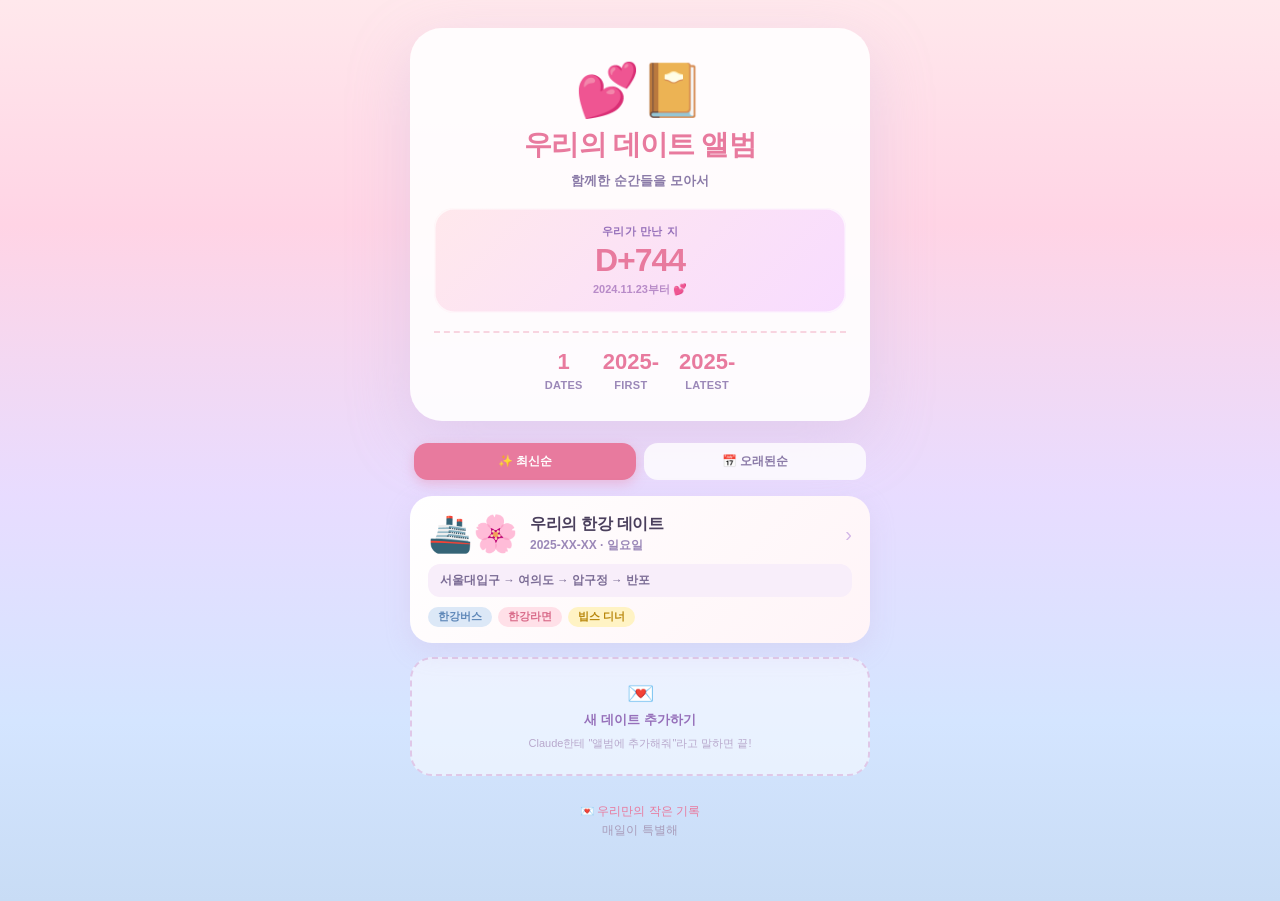
==== index.html @ c02c1421 "Initial commit: date album with hangang timeline - index.html: album home with D+day counter (since " ====
<!DOCTYPE html>
<html lang="ko">
<head>
<meta charset="UTF-8">
<meta name="viewport" content="width=device-width, initial-scale=1.0">
<title>우리의 데이트 앨범 💕</title>
<style>
  * { margin: 0; padding: 0; box-sizing: border-box; }
  html, body { -webkit-font-smoothing: antialiased; }
  body {
    font-family: 'Apple SD Gothic Neo', 'Malgun Gothic', -apple-system, sans-serif;
    background: linear-gradient(180deg, #FFE8EC 0%, #FFD4E5 25%, #E8DCFF 55%, #D4E5FF 80%, #C8DCF5 100%);
    padding: 28px 16px 60px;
    color: #4A3F5C;
    min-height: 100vh;
  }
  .container {
    max-width: 460px;
    margin: 0 auto;
  }

  /* ==== COVER ==== */
  .cover {
    background: rgba(255, 255, 255, 0.9);
    border-radius: 32px;
    padding: 36px 24px 28px;
    box-shadow: 0 20px 60px rgba(200, 180, 220, 0.35);
    text-align: center;
    margin-bottom: 22px;
  }
  .cover .emoji { font-size: 52px; margin-bottom: 10px; line-height: 1; }
  .cover h1 {
    font-size: 28px;
    color: #E87A9E;
    font-weight: 800;
    letter-spacing: -0.8px;
    margin-bottom: 8px;
  }
  .cover .subtitle {
    font-size: 13px;
    color: #8B7BA8;
    font-weight: 600;
    margin-bottom: 18px;
  }
  .anniversary {
    background: linear-gradient(135deg, #FFE8EC 0%, #F8DCFF 100%);
    border-radius: 20px;
    padding: 16px 14px;
    margin-bottom: 18px;
    display: flex;
    flex-direction: column;
    align-items: center;
    gap: 2px;
    box-shadow: inset 0 0 0 1.5px rgba(255, 255, 255, 0.7);
  }
  .anniversary .anni-label {
    font-size: 11px;
    color: #9670BA;
    font-weight: 700;
    letter-spacing: 0.5px;
  }
  .anniversary .anni-days {
    font-size: 32px;
    font-weight: 900;
    color: #E87A9E;
    letter-spacing: -1px;
    line-height: 1.1;
    margin: 2px 0;
  }
  .anniversary .anni-since {
    font-size: 11px;
    color: #B88BC8;
    font-weight: 600;
  }
  .cover .stats {
    display: flex;
    justify-content: center;
    gap: 20px;
    padding-top: 16px;
    border-top: 2px dashed #F8D4E0;
  }
  .cover .stat { text-align: center; }
  .cover .stat .num {
    font-size: 22px;
    font-weight: 800;
    color: #E87A9E;
    display: block;
  }
  .cover .stat .label {
    font-size: 11px;
    color: #9B88B8;
    font-weight: 700;
    margin-top: 2px;
    letter-spacing: 0.3px;
  }

  /* ==== FILTER / SORT ==== */
  .toolbar {
    display: flex;
    gap: 8px;
    margin-bottom: 16px;
    padding: 0 4px;
  }
  .chip {
    flex: 1;
    padding: 10px;
    background: rgba(255, 255, 255, 0.8);
    border: none;
    border-radius: 14px;
    font-size: 12px;
    font-weight: 700;
    color: #8B7BA8;
    cursor: pointer;
    font-family: inherit;
    transition: all 0.2s;
  }
  .chip.active {
    background: #E87A9E;
    color: #FFF;
    box-shadow: 0 4px 12px rgba(232, 122, 158, 0.35);
  }

  /* ==== DATE CARD ==== */
  .card-list {
    display: flex;
    flex-direction: column;
    gap: 14px;
  }
  .date-card {
    background: rgba(255, 255, 255, 0.92);
    border-radius: 22px;
    padding: 18px 18px 16px;
    box-shadow: 0 8px 24px rgba(200, 180, 220, 0.25);
    text-decoration: none;
    color: inherit;
    display: block;
    position: relative;
    overflow: hidden;
    transition: transform 0.15s, box-shadow 0.15s;
  }
  .date-card:hover {
    transform: translateY(-2px);
    box-shadow: 0 14px 32px rgba(200, 180, 220, 0.4);
  }
  .date-card .top-row {
    display: flex;
    align-items: center;
    gap: 12px;
    margin-bottom: 10px;
  }
  .date-card .big-emoji {
    font-size: 36px;
    line-height: 1;
    flex-shrink: 0;
  }
  .date-card .title-block { flex: 1; min-width: 0; }
  .date-card .title {
    font-size: 16px;
    font-weight: 800;
    color: #4A3F5C;
    letter-spacing: -0.3px;
    margin-bottom: 2px;
    white-space: nowrap;
    overflow: hidden;
    text-overflow: ellipsis;
  }
  .date-card .date-text {
    font-size: 12px;
    color: #9B88B8;
    font-weight: 700;
  }
  .date-card .arrow {
    font-size: 20px;
    color: #D4B8E8;
    flex-shrink: 0;
  }
  .date-card .route {
    font-size: 11.5px;
    color: #7A6B94;
    line-height: 1.5;
    background: #F8EEFA;
    padding: 8px 12px;
    border-radius: 12px;
    margin-bottom: 10px;
    font-weight: 600;
  }
  .date-card .tags {
    display: flex;
    flex-wrap: wrap;
    gap: 6px;
  }
  .date-card .tag {
    padding: 3px 10px;
    background: #FFE0E8;
    border-radius: 10px;
    font-size: 10.5px;
    color: #D96B8A;
    font-weight: 700;
  }
  .date-card .tag.blue { background: #DCE8F7; color: #5E87B8; }
  .date-card .tag.purple { background: #ECDCF7; color: #9670BA; }
  .date-card .tag.yellow { background: #FFF3C4; color: #B8860B; }
  .date-card .tag.green { background: #E0F0E6; color: #5A9670; }

  /* theme accents */
  .date-card.theme-pink { background: linear-gradient(135deg, #FFFFFF 0%, #FFF4F7 100%); }
  .date-card.theme-blue { background: linear-gradient(135deg, #FFFFFF 0%, #F0F6FC 100%); }
  .date-card.theme-purple { background: linear-gradient(135deg, #FFFFFF 0%, #F8F3FC 100%); }
  .date-card.theme-yellow { background: linear-gradient(135deg, #FFFFFF 0%, #FFFAEB 100%); }
  .date-card.theme-green { background: linear-gradient(135deg, #FFFFFF 0%, #F0F8F3 100%); }

  /* ==== ADD NEW ==== */
  .add-card {
    margin-top: 14px;
    padding: 22px;
    border: 2.5px dashed #E0C8E8;
    border-radius: 22px;
    background: rgba(255, 255, 255, 0.5);
    text-align: center;
    color: #9670BA;
    font-size: 13px;
    font-weight: 700;
    cursor: pointer;
    transition: all 0.2s;
  }
  .add-card:hover {
    background: rgba(255, 255, 255, 0.8);
    border-color: #B88BC8;
  }
  .add-card .plus {
    font-size: 22px;
    display: block;
    margin-bottom: 4px;
  }
  .add-card .hint {
    font-size: 11px;
    color: #B8A8CC;
    margin-top: 6px;
    font-weight: 500;
    line-height: 1.5;
  }

  /* ==== EMPTY ==== */
  .empty {
    text-align: center;
    padding: 50px 20px;
    color: #B8A8CC;
    font-size: 13px;
    font-weight: 600;
  }

  /* ==== FOOTER ==== */
  .footer {
    margin-top: 26px;
    text-align: center;
    font-size: 11.5px;
    color: #A89BB9;
    font-weight: 500;
    line-height: 1.7;
  }
  .footer .heart { color: #E87A9E; }
</style>
</head>
<body>
  <div class="container">

    <!-- COVER -->
    <div class="cover">
      <div class="emoji">💕📔</div>
      <h1>우리의 데이트 앨범</h1>
      <div class="subtitle">함께한 순간들을 모아서</div>

      <div class="anniversary">
        <span class="anni-label">우리가 만난 지</span>
        <span class="anni-days" id="anni-days">D+0</span>
        <span class="anni-since">2024.11.23부터 💕</span>
      </div>

      <div class="stats">
        <div class="stat">
          <span class="num" id="stat-count">0</span>
          <span class="label">DATES</span>
        </div>
        <div class="stat">
          <span class="num" id="stat-first">—</span>
          <span class="label">FIRST</span>
        </div>
        <div class="stat">
          <span class="num" id="stat-latest">—</span>
          <span class="label">LATEST</span>
        </div>
      </div>
    </div>

    <!-- TOOLBAR -->
    <div class="toolbar">
      <button class="chip active" data-sort="newest">✨ 최신순</button>
      <button class="chip" data-sort="oldest">📅 오래된순</button>
    </div>

    <!-- LIST -->
    <div class="card-list" id="card-list"></div>

    <!-- ADD NEW -->
    <div class="add-card" onclick="alert('새 데이트 타임라인은 Claude한테 부탁하세요 💕\n\n예시:\n\'오늘 홍대 데이트 다녀왔어, 앨범에 추가해줘\'\n\'내일 제주도 가는 일정 짜서 앨범에 넣어줘\'\n\nClaude가 dates/ 폴더에 파일 만들고\nindex.html DATES 배열에 자동으로 추가해줄 거예요.');">
      <span class="plus">💌</span>
      새 데이트 추가하기
      <div class="hint">Claude한테 "앨범에 추가해줘"라고 말하면 끝!</div>
    </div>

    <!-- FOOTER -->
    <div class="footer">
      💌 <span class="heart">우리만의 작은 기록</span><br>
      매일이 특별해
    </div>

  </div>

<script>
  // ==========================================
  // 📌 여기에 데이트를 하나씩 추가하세요!
  // 새 데이트를 만들 때마다 이 배열의 맨 위에 한 줄 추가하면 됩니다.
  // ==========================================
  const DATES = [
    {
      file: "dates/2025-XX-XX_hangang.html",
      date: "2025-XX-XX",        // YYYY-MM-DD 형식
      weekday: "일요일",
      emoji: "🚢🌸",
      title: "우리의 한강 데이트",
      route: "서울대입구 → 여의도 → 압구정 → 반포",
      tags: [
        { text: "한강버스", color: "blue" },
        { text: "한강라면", color: "pink" },
        { text: "빕스 디너", color: "yellow" }
      ],
      theme: "pink"   // pink | blue | purple | yellow | green
    },
    // 👇 새 데이트를 여기 추가 (맨 위에 추가하면 최신순 정렬됨)
    // {
    //   file: "dates/2026-05-15_jeju.html",
    //   date: "2026-05-15",
    //   weekday: "금요일",
    //   emoji: "🏝️🌊",
    //   title: "제주도 1박 2일",
    //   route: "공항 → 협재 → 서귀포",
    //   tags: [{ text: "바다", color: "blue" }],
    //   theme: "blue"
    // },
  ];

  // ==========================================
  // 아래는 건드리지 않아도 됩니다 (렌더링 로직)
  // ==========================================
  const list = document.getElementById('card-list');
  const sortBtns = document.querySelectorAll('.chip');
  let currentSort = 'newest';

  function formatDate(isoDate) {
    if (!isoDate || isoDate.includes('XX')) return isoDate || '';
    const [y, m, d] = isoDate.split('-');
    return `${y.slice(2)}.${m}.${d}`;
  }

  // D+day counter since 2024-11-23
  function updateAnniversary() {
    const start = new Date(2024, 10, 23); // month is 0-indexed → 10 = Nov
    const today = new Date();
    start.setHours(0, 0, 0, 0);
    today.setHours(0, 0, 0, 0);
    const diff = Math.floor((today - start) / (1000 * 60 * 60 * 24)) + 1;
    document.getElementById('anni-days').textContent = 'D+' + diff;
  }
  updateAnniversary();

  function render() {
    const sorted = [...DATES].sort((a, b) => {
      return currentSort === 'newest'
        ? b.date.localeCompare(a.date)
        : a.date.localeCompare(b.date);
    });

    // stats
    document.getElementById('stat-count').textContent = DATES.length;
    if (DATES.length > 0) {
      const dates = DATES.map(d => d.date).sort();
      document.getElementById('stat-first').textContent = formatDate(dates[0]).slice(0, 5);
      document.getElementById('stat-latest').textContent = formatDate(dates[dates.length - 1]).slice(0, 5);
    }

    if (sorted.length === 0) {
      list.innerHTML = '<div class="empty">아직 데이트가 없어요<br>첫 번째 데이트를 추가해볼까요? 💕</div>';
      return;
    }

    list.innerHTML = sorted.map(d => `
      <a class="date-card theme-${d.theme || 'pink'}" href="${d.file}">
        <div class="top-row">
          <div class="big-emoji">${d.emoji || '💕'}</div>
          <div class="title-block">
            <div class="title">${d.title}</div>
            <div class="date-text">${formatDate(d.date)}${d.weekday ? ' · ' + d.weekday : ''}</div>
          </div>
          <div class="arrow">›</div>
        </div>
        ${d.route ? `<div class="route">${d.route}</div>` : ''}
        ${d.tags && d.tags.length ? `<div class="tags">${d.tags.map(t => `<span class="tag ${t.color || ''}">${t.text}</span>`).join('')}</div>` : ''}
      </a>
    `).join('');
  }

  sortBtns.forEach(btn => {
    btn.addEventListener('click', () => {
      sortBtns.forEach(b => b.classList.remove('active'));
      btn.classList.add('active');
      currentSort = btn.dataset.sort;
      render();
    });
  });

  render();
</script>
</body>
</html>
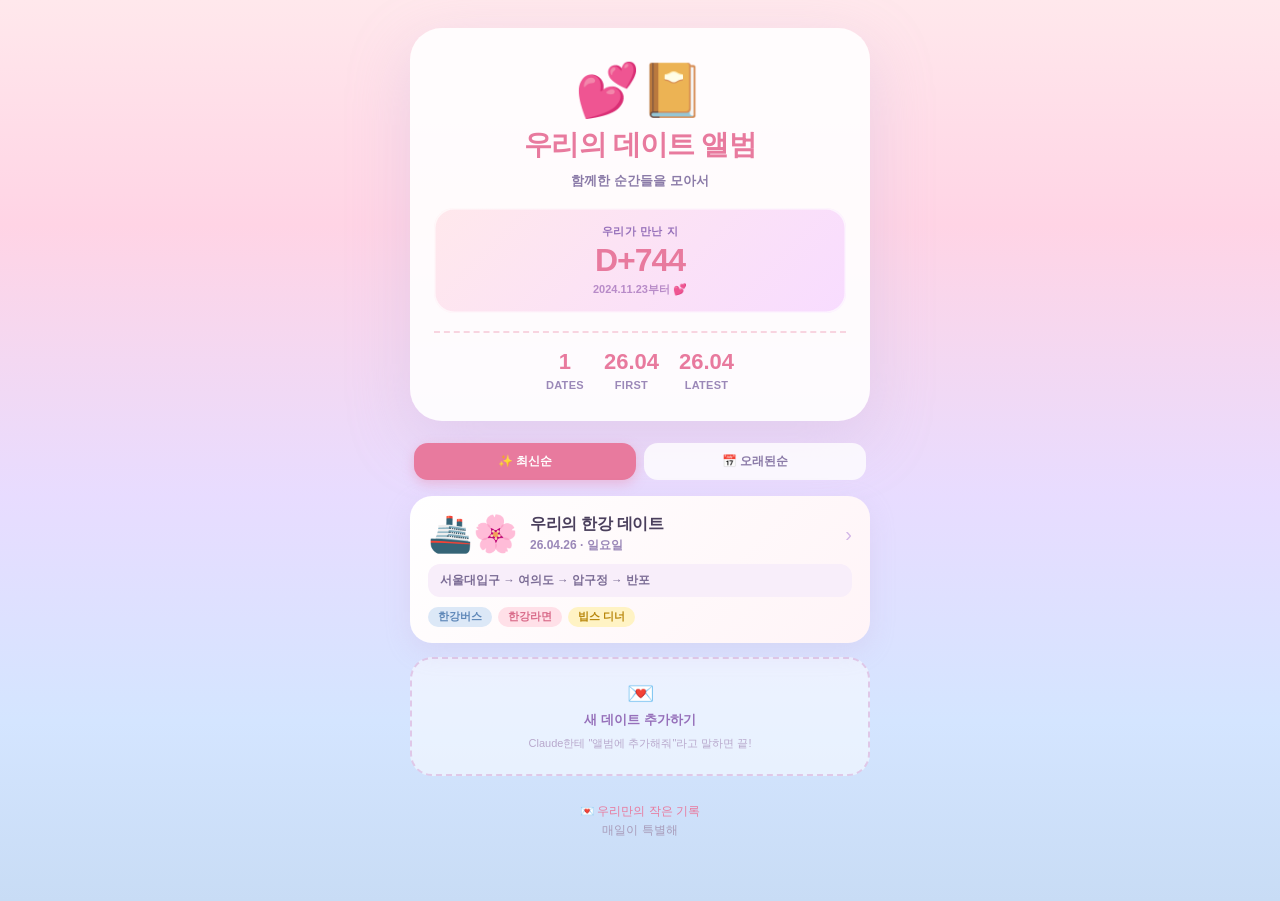
==== commit b9e9aada: "한강 데이트: 2026-04-26 (일)로 날짜 확정" ====
--- a/index.html
+++ b/index.html
@@ -323,8 +323,8 @@
   // ==========================================
   const DATES = [
     {
-      file: "dates/2025-XX-XX_hangang.html",
-      date: "2025-XX-XX",        // YYYY-MM-DD 형식
+      file: "dates/2026-04-26_hangang.html",
+      date: "2026-04-26",        // YYYY-MM-DD 형식
       weekday: "일요일",
       emoji: "🚢🌸",
       title: "우리의 한강 데이트",
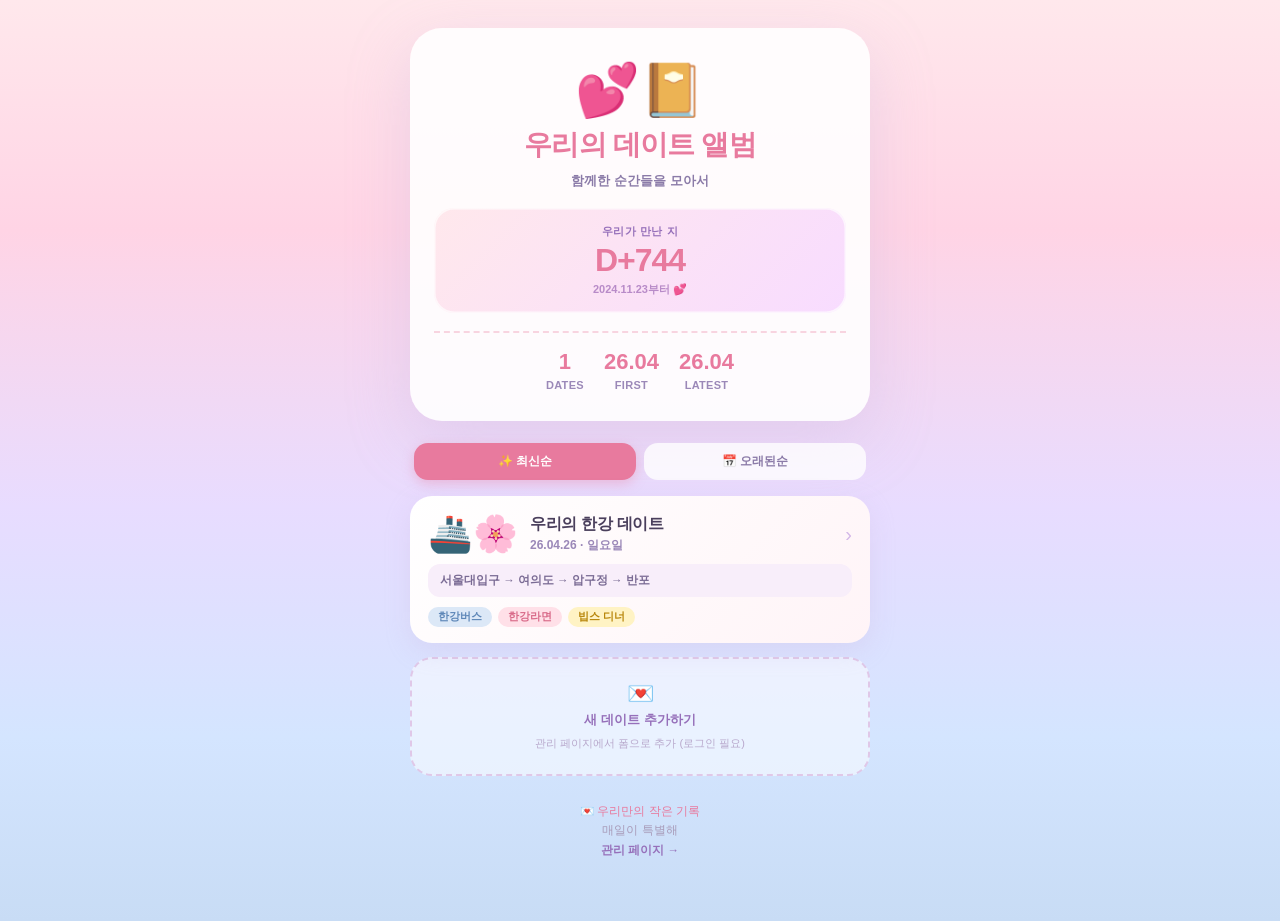
==== commit 7188e457: "JSON 기반 구조로 전환 + Decap CMS + 사진/후기 지원 - data/dates.json: 모든 데이트 데이터 (기존 한강 데이트 마이그레이션) - index.html:" ====
--- a/index.html
+++ b/index.html
@@ -14,12 +14,8 @@
     color: #4A3F5C;
     min-height: 100vh;
   }
-  .container {
-    max-width: 460px;
-    margin: 0 auto;
-  }
-
-  /* ==== COVER ==== */
+  .container { max-width: 460px; margin: 0 auto; }
+
   .cover {
     background: rgba(255, 255, 255, 0.9);
     border-radius: 32px;
@@ -42,6 +38,7 @@
     font-weight: 600;
     margin-bottom: 18px;
   }
+
   .anniversary {
     background: linear-gradient(135deg, #FFE8EC 0%, #F8DCFF 100%);
     border-radius: 20px;
@@ -53,25 +50,10 @@
     gap: 2px;
     box-shadow: inset 0 0 0 1.5px rgba(255, 255, 255, 0.7);
   }
-  .anniversary .anni-label {
-    font-size: 11px;
-    color: #9670BA;
-    font-weight: 700;
-    letter-spacing: 0.5px;
-  }
-  .anniversary .anni-days {
-    font-size: 32px;
-    font-weight: 900;
-    color: #E87A9E;
-    letter-spacing: -1px;
-    line-height: 1.1;
-    margin: 2px 0;
-  }
-  .anniversary .anni-since {
-    font-size: 11px;
-    color: #B88BC8;
-    font-weight: 600;
-  }
+  .anniversary .anni-label { font-size: 11px; color: #9670BA; font-weight: 700; letter-spacing: 0.5px; }
+  .anniversary .anni-days { font-size: 32px; font-weight: 900; color: #E87A9E; letter-spacing: -1px; line-height: 1.1; margin: 2px 0; }
+  .anniversary .anni-since { font-size: 11px; color: #B88BC8; font-weight: 600; }
+
   .cover .stats {
     display: flex;
     justify-content: center;
@@ -80,191 +62,100 @@
     border-top: 2px dashed #F8D4E0;
   }
   .cover .stat { text-align: center; }
-  .cover .stat .num {
-    font-size: 22px;
-    font-weight: 800;
-    color: #E87A9E;
-    display: block;
-  }
-  .cover .stat .label {
-    font-size: 11px;
-    color: #9B88B8;
-    font-weight: 700;
-    margin-top: 2px;
-    letter-spacing: 0.3px;
-  }
-
-  /* ==== FILTER / SORT ==== */
-  .toolbar {
-    display: flex;
-    gap: 8px;
-    margin-bottom: 16px;
-    padding: 0 4px;
-  }
+  .cover .stat .num { font-size: 22px; font-weight: 800; color: #E87A9E; display: block; }
+  .cover .stat .label { font-size: 11px; color: #9B88B8; font-weight: 700; margin-top: 2px; letter-spacing: 0.3px; }
+
+  .toolbar { display: flex; gap: 8px; margin-bottom: 16px; padding: 0 4px; }
   .chip {
-    flex: 1;
-    padding: 10px;
+    flex: 1; padding: 10px;
     background: rgba(255, 255, 255, 0.8);
-    border: none;
-    border-radius: 14px;
-    font-size: 12px;
-    font-weight: 700;
-    color: #8B7BA8;
-    cursor: pointer;
-    font-family: inherit;
-    transition: all 0.2s;
-  }
-  .chip.active {
-    background: #E87A9E;
-    color: #FFF;
-    box-shadow: 0 4px 12px rgba(232, 122, 158, 0.35);
-  }
-
-  /* ==== DATE CARD ==== */
-  .card-list {
-    display: flex;
-    flex-direction: column;
-    gap: 14px;
-  }
+    border: none; border-radius: 14px;
+    font-size: 12px; font-weight: 700;
+    color: #8B7BA8; cursor: pointer;
+    font-family: inherit; transition: all 0.2s;
+  }
+  .chip.active { background: #E87A9E; color: #FFF; box-shadow: 0 4px 12px rgba(232, 122, 158, 0.35); }
+
+  .card-list { display: flex; flex-direction: column; gap: 14px; }
+
   .date-card {
     background: rgba(255, 255, 255, 0.92);
     border-radius: 22px;
     padding: 18px 18px 16px;
     box-shadow: 0 8px 24px rgba(200, 180, 220, 0.25);
-    text-decoration: none;
-    color: inherit;
-    display: block;
-    position: relative;
-    overflow: hidden;
+    text-decoration: none; color: inherit;
+    display: block; position: relative; overflow: hidden;
     transition: transform 0.15s, box-shadow 0.15s;
   }
-  .date-card:hover {
-    transform: translateY(-2px);
-    box-shadow: 0 14px 32px rgba(200, 180, 220, 0.4);
-  }
-  .date-card .top-row {
-    display: flex;
-    align-items: center;
-    gap: 12px;
-    margin-bottom: 10px;
-  }
-  .date-card .big-emoji {
-    font-size: 36px;
-    line-height: 1;
-    flex-shrink: 0;
-  }
+  .date-card:hover { transform: translateY(-2px); box-shadow: 0 14px 32px rgba(200, 180, 220, 0.4); }
+  .date-card .top-row { display: flex; align-items: center; gap: 12px; margin-bottom: 10px; }
+  .date-card .big-emoji { font-size: 36px; line-height: 1; flex-shrink: 0; }
   .date-card .title-block { flex: 1; min-width: 0; }
   .date-card .title {
-    font-size: 16px;
-    font-weight: 800;
-    color: #4A3F5C;
-    letter-spacing: -0.3px;
-    margin-bottom: 2px;
-    white-space: nowrap;
-    overflow: hidden;
-    text-overflow: ellipsis;
-  }
-  .date-card .date-text {
-    font-size: 12px;
-    color: #9B88B8;
-    font-weight: 700;
-  }
-  .date-card .arrow {
-    font-size: 20px;
-    color: #D4B8E8;
-    flex-shrink: 0;
-  }
+    font-size: 16px; font-weight: 800; color: #4A3F5C;
+    letter-spacing: -0.3px; margin-bottom: 2px;
+    white-space: nowrap; overflow: hidden; text-overflow: ellipsis;
+  }
+  .date-card .date-text { font-size: 12px; color: #9B88B8; font-weight: 700; }
+  .date-card .arrow { font-size: 20px; color: #D4B8E8; flex-shrink: 0; }
   .date-card .route {
-    font-size: 11.5px;
-    color: #7A6B94;
-    line-height: 1.5;
-    background: #F8EEFA;
-    padding: 8px 12px;
-    border-radius: 12px;
-    margin-bottom: 10px;
-    font-weight: 600;
-  }
-  .date-card .tags {
-    display: flex;
-    flex-wrap: wrap;
-    gap: 6px;
-  }
+    font-size: 11.5px; color: #7A6B94; line-height: 1.5;
+    background: #F8EEFA; padding: 8px 12px; border-radius: 12px;
+    margin-bottom: 10px; font-weight: 600;
+  }
+  .date-card .tags { display: flex; flex-wrap: wrap; gap: 6px; }
   .date-card .tag {
-    padding: 3px 10px;
-    background: #FFE0E8;
-    border-radius: 10px;
-    font-size: 10.5px;
-    color: #D96B8A;
-    font-weight: 700;
+    padding: 3px 10px; background: #FFE0E8; border-radius: 10px;
+    font-size: 10.5px; color: #D96B8A; font-weight: 700;
   }
   .date-card .tag.blue { background: #DCE8F7; color: #5E87B8; }
   .date-card .tag.purple { background: #ECDCF7; color: #9670BA; }
   .date-card .tag.yellow { background: #FFF3C4; color: #B8860B; }
   .date-card .tag.green { background: #E0F0E6; color: #5A9670; }
 
-  /* theme accents */
   .date-card.theme-pink { background: linear-gradient(135deg, #FFFFFF 0%, #FFF4F7 100%); }
   .date-card.theme-blue { background: linear-gradient(135deg, #FFFFFF 0%, #F0F6FC 100%); }
   .date-card.theme-purple { background: linear-gradient(135deg, #FFFFFF 0%, #F8F3FC 100%); }
   .date-card.theme-yellow { background: linear-gradient(135deg, #FFFFFF 0%, #FFFAEB 100%); }
   .date-card.theme-green { background: linear-gradient(135deg, #FFFFFF 0%, #F0F8F3 100%); }
 
-  /* ==== ADD NEW ==== */
+  .date-card .has-review {
+    display: inline-block; margin-left: 6px;
+    font-size: 10px; color: #E87A9E;
+  }
+  .date-card .photo-count {
+    display: inline-block;
+    font-size: 10px; color: #8B7BA8;
+    margin-left: 6px;
+  }
+
   .add-card {
-    margin-top: 14px;
-    padding: 22px;
-    border: 2.5px dashed #E0C8E8;
-    border-radius: 22px;
+    margin-top: 14px; padding: 22px;
+    border: 2.5px dashed #E0C8E8; border-radius: 22px;
     background: rgba(255, 255, 255, 0.5);
-    text-align: center;
-    color: #9670BA;
-    font-size: 13px;
-    font-weight: 700;
-    cursor: pointer;
+    text-align: center; color: #9670BA;
+    font-size: 13px; font-weight: 700;
+    text-decoration: none; display: block;
     transition: all 0.2s;
   }
-  .add-card:hover {
-    background: rgba(255, 255, 255, 0.8);
-    border-color: #B88BC8;
-  }
-  .add-card .plus {
-    font-size: 22px;
-    display: block;
-    margin-bottom: 4px;
-  }
-  .add-card .hint {
-    font-size: 11px;
-    color: #B8A8CC;
-    margin-top: 6px;
-    font-weight: 500;
-    line-height: 1.5;
-  }
-
-  /* ==== EMPTY ==== */
-  .empty {
-    text-align: center;
-    padding: 50px 20px;
-    color: #B8A8CC;
-    font-size: 13px;
-    font-weight: 600;
-  }
-
-  /* ==== FOOTER ==== */
+  .add-card:hover { background: rgba(255, 255, 255, 0.8); border-color: #B88BC8; }
+  .add-card .plus { font-size: 22px; display: block; margin-bottom: 4px; }
+  .add-card .hint { font-size: 11px; color: #B8A8CC; margin-top: 6px; font-weight: 500; line-height: 1.5; }
+
+  .empty { text-align: center; padding: 50px 20px; color: #B8A8CC; font-size: 13px; font-weight: 600; }
+
   .footer {
-    margin-top: 26px;
-    text-align: center;
-    font-size: 11.5px;
-    color: #A89BB9;
-    font-weight: 500;
-    line-height: 1.7;
+    margin-top: 26px; text-align: center;
+    font-size: 11.5px; color: #A89BB9;
+    font-weight: 500; line-height: 1.7;
   }
   .footer .heart { color: #E87A9E; }
+  .footer a { color: #9670BA; text-decoration: none; font-weight: 700; }
 </style>
 </head>
 <body>
   <div class="container">
 
-    <!-- COVER -->
     <div class="cover">
       <div class="emoji">💕📔</div>
       <h1>우리의 데이트 앨범</h1>
@@ -277,110 +168,60 @@
       </div>
 
       <div class="stats">
-        <div class="stat">
-          <span class="num" id="stat-count">0</span>
-          <span class="label">DATES</span>
-        </div>
-        <div class="stat">
-          <span class="num" id="stat-first">—</span>
-          <span class="label">FIRST</span>
-        </div>
-        <div class="stat">
-          <span class="num" id="stat-latest">—</span>
-          <span class="label">LATEST</span>
-        </div>
+        <div class="stat"><span class="num" id="stat-count">0</span><span class="label">DATES</span></div>
+        <div class="stat"><span class="num" id="stat-first">—</span><span class="label">FIRST</span></div>
+        <div class="stat"><span class="num" id="stat-latest">—</span><span class="label">LATEST</span></div>
       </div>
     </div>
 
-    <!-- TOOLBAR -->
     <div class="toolbar">
       <button class="chip active" data-sort="newest">✨ 최신순</button>
       <button class="chip" data-sort="oldest">📅 오래된순</button>
     </div>
 
-    <!-- LIST -->
-    <div class="card-list" id="card-list"></div>
-
-    <!-- ADD NEW -->
-    <div class="add-card" onclick="alert('새 데이트 타임라인은 Claude한테 부탁하세요 💕\n\n예시:\n\'오늘 홍대 데이트 다녀왔어, 앨범에 추가해줘\'\n\'내일 제주도 가는 일정 짜서 앨범에 넣어줘\'\n\nClaude가 dates/ 폴더에 파일 만들고\nindex.html DATES 배열에 자동으로 추가해줄 거예요.');">
+    <div class="card-list" id="card-list">
+      <div class="empty">불러오는 중…</div>
+    </div>
+
+    <a class="add-card" href="/admin/">
       <span class="plus">💌</span>
       새 데이트 추가하기
-      <div class="hint">Claude한테 "앨범에 추가해줘"라고 말하면 끝!</div>
-    </div>
-
-    <!-- FOOTER -->
+      <div class="hint">관리 페이지에서 폼으로 추가 (로그인 필요)</div>
+    </a>
+
     <div class="footer">
       💌 <span class="heart">우리만의 작은 기록</span><br>
-      매일이 특별해
+      매일이 특별해<br>
+      <a href="/admin/">관리 페이지 →</a>
     </div>
 
   </div>
 
 <script>
-  // ==========================================
-  // 📌 여기에 데이트를 하나씩 추가하세요!
-  // 새 데이트를 만들 때마다 이 배열의 맨 위에 한 줄 추가하면 됩니다.
-  // ==========================================
-  const DATES = [
-    {
-      file: "dates/2026-04-26_hangang.html",
-      date: "2026-04-26",        // YYYY-MM-DD 형식
-      weekday: "일요일",
-      emoji: "🚢🌸",
-      title: "우리의 한강 데이트",
-      route: "서울대입구 → 여의도 → 압구정 → 반포",
-      tags: [
-        { text: "한강버스", color: "blue" },
-        { text: "한강라면", color: "pink" },
-        { text: "빕스 디너", color: "yellow" }
-      ],
-      theme: "pink"   // pink | blue | purple | yellow | green
-    },
-    // 👇 새 데이트를 여기 추가 (맨 위에 추가하면 최신순 정렬됨)
-    // {
-    //   file: "dates/2026-05-15_jeju.html",
-    //   date: "2026-05-15",
-    //   weekday: "금요일",
-    //   emoji: "🏝️🌊",
-    //   title: "제주도 1박 2일",
-    //   route: "공항 → 협재 → 서귀포",
-    //   tags: [{ text: "바다", color: "blue" }],
-    //   theme: "blue"
-    // },
-  ];
-
-  // ==========================================
-  // 아래는 건드리지 않아도 됩니다 (렌더링 로직)
-  // ==========================================
-  const list = document.getElementById('card-list');
-  const sortBtns = document.querySelectorAll('.chip');
-  let currentSort = 'newest';
-
-  function formatDate(isoDate) {
-    if (!isoDate || isoDate.includes('XX')) return isoDate || '';
-    const [y, m, d] = isoDate.split('-');
-    return `${y.slice(2)}.${m}.${d}`;
-  }
-
-  // D+day counter since 2024-11-23
   function updateAnniversary() {
-    const start = new Date(2024, 10, 23); // month is 0-indexed → 10 = Nov
+    const start = new Date(2024, 10, 23);
     const today = new Date();
     start.setHours(0, 0, 0, 0);
     today.setHours(0, 0, 0, 0);
     const diff = Math.floor((today - start) / (1000 * 60 * 60 * 24)) + 1;
     document.getElementById('anni-days').textContent = 'D+' + diff;
   }
-  updateAnniversary();
+
+  function formatDate(isoDate) {
+    if (!isoDate) return '';
+    const [y, m, d] = isoDate.split('-');
+    return `${y.slice(2)}.${m}.${d}`;
+  }
+
+  let DATES = [];
+  let currentSort = 'newest';
+  const list = document.getElementById('card-list');
 
   function render() {
-    const sorted = [...DATES].sort((a, b) => {
-      return currentSort === 'newest'
-        ? b.date.localeCompare(a.date)
-        : a.date.localeCompare(b.date);
-    });
-
-    // stats
+    const sorted = [...DATES].sort((a, b) =>
+      currentSort === 'newest' ? b.date.localeCompare(a.date) : a.date.localeCompare(b.date)
+    );
+
     document.getElementById('stat-count').textContent = DATES.length;
     if (DATES.length > 0) {
       const dates = DATES.map(d => d.date).sort();
@@ -393,32 +234,45 @@
       return;
     }
 
-    list.innerHTML = sorted.map(d => `
-      <a class="date-card theme-${d.theme || 'pink'}" href="${d.file}">
-        <div class="top-row">
-          <div class="big-emoji">${d.emoji || '💕'}</div>
-          <div class="title-block">
-            <div class="title">${d.title}</div>
-            <div class="date-text">${formatDate(d.date)}${d.weekday ? ' · ' + d.weekday : ''}</div>
+    list.innerHTML = sorted.map(d => {
+      const reviewIcon = d.review && d.review.trim() ? '<span class="has-review">📝</span>' : '';
+      const photoIcon = d.photos && d.photos.length > 0 ? `<span class="photo-count">📷 ${d.photos.length}</span>` : '';
+      const tags = (d.tags || []).map(t => `<span class="tag ${t.color || ''}">${t.text}</span>`).join('');
+      return `
+        <a class="date-card theme-${d.theme || 'pink'}" href="/date.html?id=${encodeURIComponent(d.id)}">
+          <div class="top-row">
+            <div class="big-emoji">${d.emoji || '💕'}</div>
+            <div class="title-block">
+              <div class="title">${d.title}${reviewIcon}${photoIcon}</div>
+              <div class="date-text">${formatDate(d.date)}${d.weekday ? ' · ' + d.weekday : ''}</div>
+            </div>
+            <div class="arrow">›</div>
           </div>
-          <div class="arrow">›</div>
-        </div>
-        ${d.route ? `<div class="route">${d.route}</div>` : ''}
-        ${d.tags && d.tags.length ? `<div class="tags">${d.tags.map(t => `<span class="tag ${t.color || ''}">${t.text}</span>`).join('')}</div>` : ''}
-      </a>
-    `).join('');
-  }
-
-  sortBtns.forEach(btn => {
+          ${d.route ? `<div class="route">${d.route}</div>` : ''}
+          ${tags ? `<div class="tags">${tags}</div>` : ''}
+        </a>
+      `;
+    }).join('');
+  }
+
+  document.querySelectorAll('.chip').forEach(btn => {
     btn.addEventListener('click', () => {
-      sortBtns.forEach(b => b.classList.remove('active'));
+      document.querySelectorAll('.chip').forEach(b => b.classList.remove('active'));
       btn.classList.add('active');
       currentSort = btn.dataset.sort;
       render();
     });
   });
 
-  render();
+  updateAnniversary();
+
+  fetch('/data/dates.json', { cache: 'no-store' })
+    .then(r => r.json())
+    .then(data => { DATES = Array.isArray(data) ? data : []; render(); })
+    .catch(err => {
+      console.error(err);
+      list.innerHTML = '<div class="empty">데이터 불러오기 실패 😢</div>';
+    });
 </script>
 </body>
 </html>
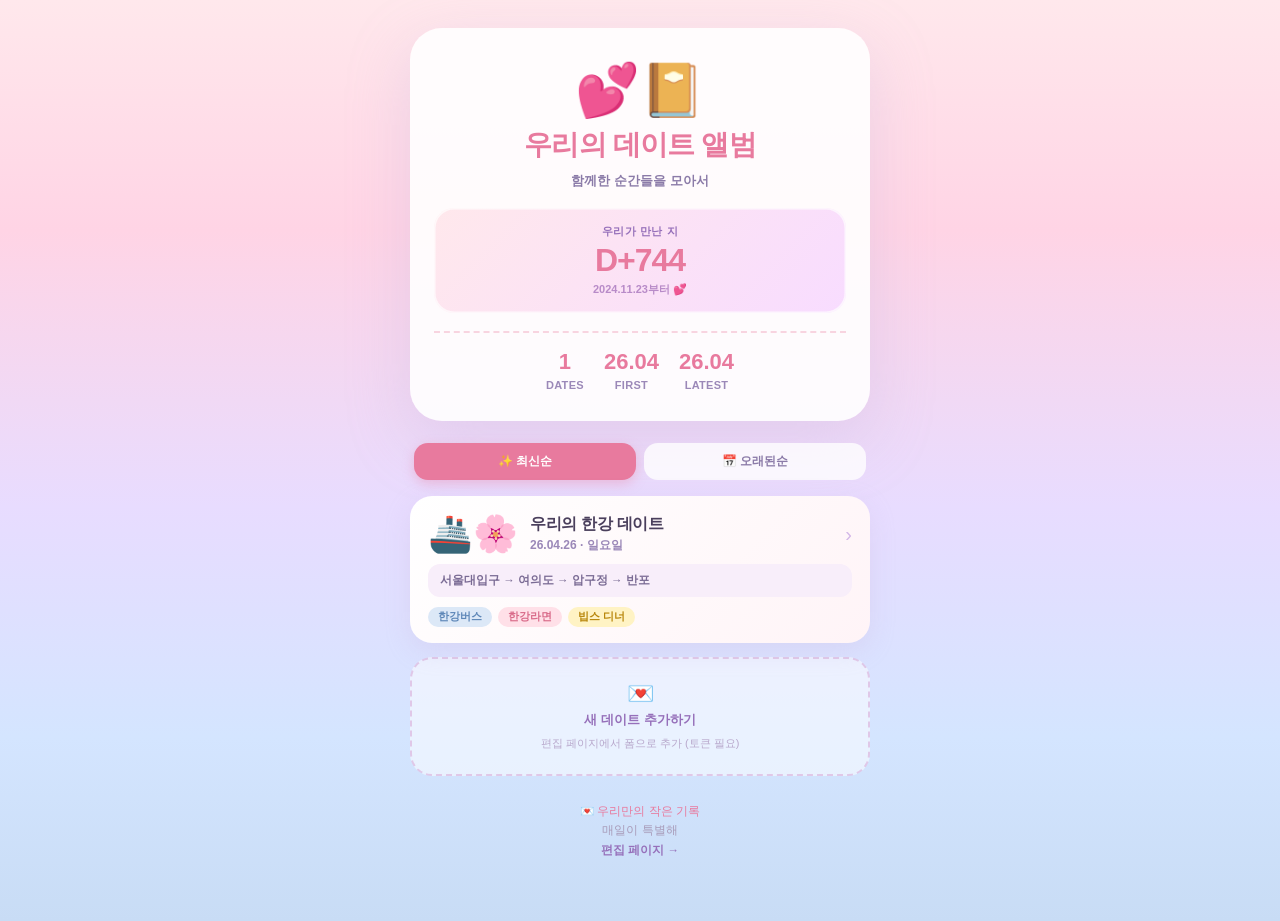
==== commit 305d0624: "Decap CMS 제거, 직접 편집 페이지(edit.html)로 교체 - GitHub PAT 기반 클라이언트 사이드 에디터 - 사진 업로드 (GitHub Contents API로 " ====
--- a/index.html
+++ b/index.html
@@ -183,16 +183,16 @@
       <div class="empty">불러오는 중…</div>
     </div>
 
-    <a class="add-card" href="/admin/">
+    <a class="add-card" href="/edit">
       <span class="plus">💌</span>
       새 데이트 추가하기
-      <div class="hint">관리 페이지에서 폼으로 추가 (로그인 필요)</div>
+      <div class="hint">편집 페이지에서 폼으로 추가 (토큰 필요)</div>
     </a>
 
     <div class="footer">
       💌 <span class="heart">우리만의 작은 기록</span><br>
       매일이 특별해<br>
-      <a href="/admin/">관리 페이지 →</a>
+      <a href="/edit">편집 페이지 →</a>
     </div>
 
   </div>
